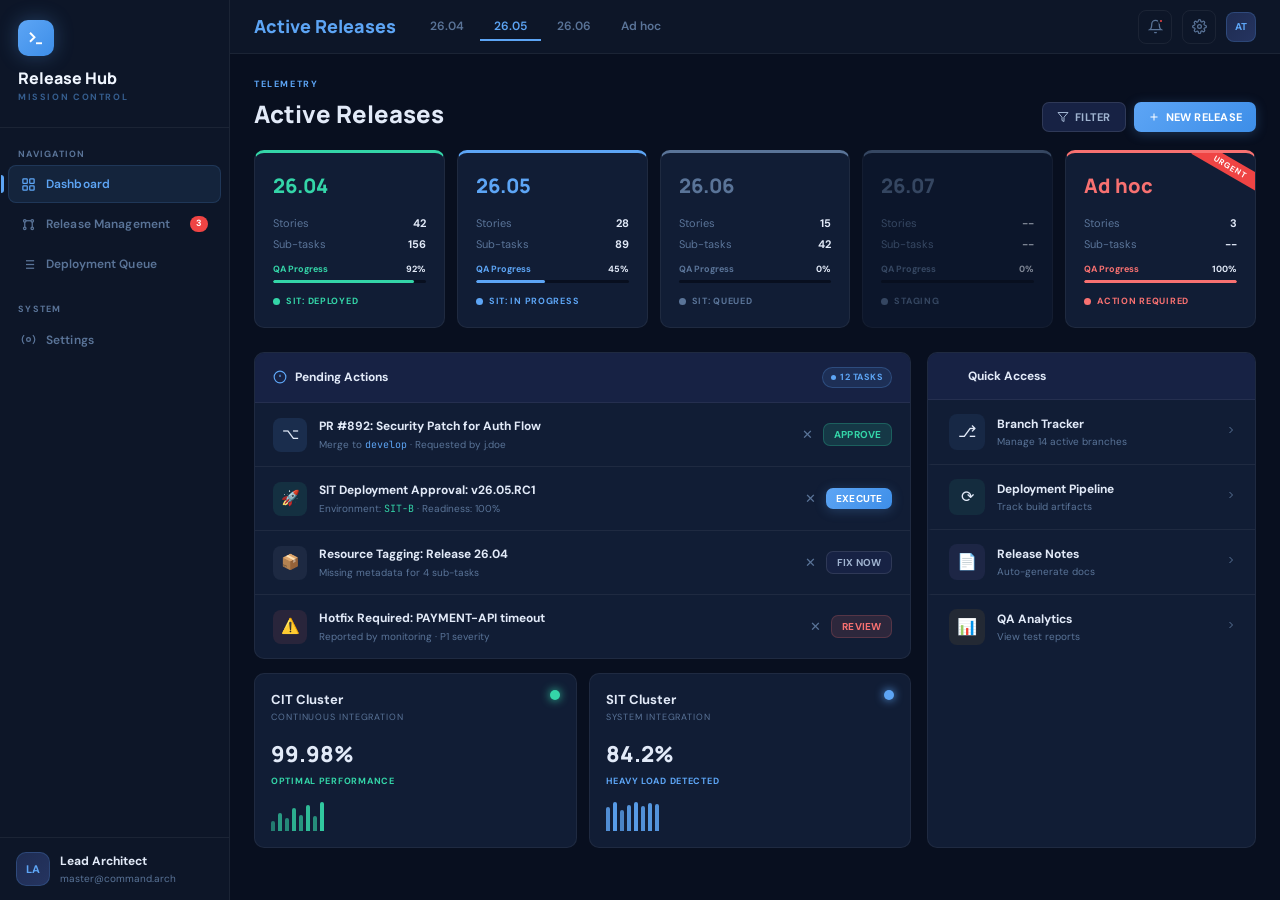
==== dashboard.html @ 2c7eef92 "added dashboard" ====
<!DOCTYPE html>
<html lang="en" class="dark">
<head>
<meta charset="utf-8"/>
<meta name="viewport" content="width=device-width, initial-scale=1.0"/>
<title>Release Hub | Mission Control</title>
<link href="https://fonts.googleapis.com/css2?family=Manrope:wght@400;500;600;700;800;900&family=JetBrains+Mono:wght@400;500;700&family=DM+Sans:wght@300;400;500;600;700&display=swap" rel="stylesheet"/>
<style>
*, *::before, *::after { box-sizing: border-box; margin: 0; padding: 0; }

:root {
  --bg:       #080f1f;
  --bg2:      #0d1628;
  --bg3:      #111d35;
  --bg4:      #172244;
  --bg5:      #1e2c52;
  --bg6:      #253460;
  --primary:  #5da5f5;
  --primary2: #3d8ee8;
  --teal:     #34d5a8;
  --teal2:    #1fb88d;
  --amber:    #f0b429;
  --red:      #f87171;
  --red2:     #ef4444;
  --purple:   #a78bfa;
  --text:     #e2eaf8;
  --text2:    #a0b4d0;
  --text3:    #5a7498;
  --border:   rgba(255,255,255,0.06);
  --border2:  rgba(255,255,255,0.1);
  --glow-primary: rgba(93,165,245,0.15);
  --glow-teal: rgba(52,213,168,0.12);
  --nav-w: 230px;
  --header-h: 54px;
}

html, body { height: 100%; overflow: hidden; }
body {
  background: var(--bg);
  color: var(--text);
  font-family: 'DM Sans', sans-serif;
  font-size: 14px;
  line-height: 1.5;
}

/* ─── SCROLLBAR ─── */
::-webkit-scrollbar { width: 5px; height: 5px; }
::-webkit-scrollbar-track { background: transparent; }
::-webkit-scrollbar-thumb { background: var(--bg5); border-radius: 10px; }
::-webkit-scrollbar-thumb:hover { background: var(--bg6); }

/* ─── LAYOUT ─── */
.shell { display: flex; height: 100vh; }

/* ─── SIDEBAR ─── */
aside {
  width: var(--nav-w);
  min-width: var(--nav-w);
  background: var(--bg2);
  border-right: 1px solid var(--border);
  display: flex;
  flex-direction: column;
  position: relative;
  z-index: 20;
}

.logo-wrap {
  padding: 20px 18px 22px;
  border-bottom: 1px solid var(--border);
}
.logo-mark {
  width: 36px; height: 36px;
  background: linear-gradient(135deg, var(--primary), var(--primary2));
  border-radius: 10px;
  display: flex; align-items: center; justify-content: center;
  margin-bottom: 10px;
  box-shadow: 0 0 20px rgba(93,165,245,0.3);
}
.logo-mark svg { width: 18px; height: 18px; color: #fff; }
.logo-title { font-family: 'Manrope', sans-serif; font-size: 16px; font-weight: 800; color: #f0f6ff; }
.logo-sub { font-size: 9px; text-transform: uppercase; letter-spacing: 0.18em; color: rgba(93,165,245,0.5); font-weight: 700; margin-top: 1px; }

nav { padding: 10px 8px; flex: 1; }
.nav-section-label {
  font-size: 9px; text-transform: uppercase; letter-spacing: 0.14em;
  color: var(--text3); font-weight: 700; padding: 10px 10px 4px;
}
.nav-item {
  display: flex; align-items: center; gap: 10px;
  padding: 9px 12px; border-radius: 8px;
  font-size: 12px; font-weight: 600; color: var(--text3);
  cursor: pointer; transition: all 0.15s;
  text-decoration: none; position: relative;
  margin-bottom: 2px;
  border: 1px solid transparent;
  letter-spacing: 0.01em;
}
.nav-item svg { width: 15px; height: 15px; flex-shrink: 0; }
.nav-item:hover { color: var(--text2); background: rgba(255,255,255,0.03); }
.nav-item.active {
  color: var(--primary);
  background: rgba(93,165,245,0.1);
  border-color: rgba(93,165,245,0.15);
}
.nav-item.active::before {
  content: '';
  position: absolute; left: 0; top: 25%; bottom: 25%;
  width: 3px; background: var(--primary);
  border-radius: 0 4px 4px 0; left: -8px;
}
.nav-badge {
  margin-left: auto; background: var(--red2);
  color: white; font-size: 9px; font-weight: 700;
  padding: 1px 6px; border-radius: 20px;
}

.user-footer {
  padding: 14px 16px;
  border-top: 1px solid var(--border);
  display: flex; align-items: center; gap: 10px;
}
.user-avatar {
  width: 34px; height: 34px; border-radius: 10px;
  background: linear-gradient(135deg, var(--bg5), var(--bg6));
  display: flex; align-items: center; justify-content: center;
  font-size: 11px; font-weight: 800; color: var(--primary);
  border: 1px solid rgba(93,165,245,0.2);
  flex-shrink: 0;
}
.user-name { font-size: 12px; font-weight: 700; color: var(--text); }
.user-email { font-size: 10px; color: var(--text3); margin-top: 1px; }

/* ─── MAIN AREA ─── */
.main { flex: 1; display: flex; flex-direction: column; min-width: 0; overflow: hidden; }

header {
  height: var(--header-h);
  background: var(--bg2);
  border-bottom: 1px solid var(--border);
  display: flex; align-items: center; justify-content: space-between;
  padding: 0 24px;
  flex-shrink: 0;
  position: relative;
  z-index: 10;
}
.header-left { display: flex; align-items: center; gap: 20px; }
.header-title { font-family: 'Manrope', sans-serif; font-size: 18px; font-weight: 900; color: var(--primary); }

.release-tabs { display: flex; gap: 2px; }
.rtab {
  padding: 5px 14px; font-size: 12px; font-weight: 600;
  background: none; border: none; color: var(--text3);
  cursor: pointer; transition: all 0.15s;
  border-bottom: 2px solid transparent;
  font-family: 'DM Sans', sans-serif;
}
.rtab:hover { color: var(--text2); }
.rtab.active { color: var(--primary); border-bottom-color: var(--primary); }

.header-right { display: flex; align-items: center; gap: 10px; }
.icon-btn {
  width: 34px; height: 34px; border-radius: 8px;
  background: none; border: 1px solid var(--border);
  color: var(--text3); cursor: pointer;
  display: flex; align-items: center; justify-content: center;
  transition: all 0.15s; position: relative;
}
.icon-btn:hover { background: var(--bg3); color: var(--text2); }
.icon-btn svg { width: 15px; height: 15px; }
.notif-dot {
  position: absolute; top: 7px; right: 7px;
  width: 6px; height: 6px;
  background: var(--red2); border-radius: 50%;
  border: 2px solid var(--bg2);
}
.head-avatar {
  width: 30px; height: 30px; border-radius: 8px;
  background: linear-gradient(135deg, var(--bg5), var(--bg6));
  display: flex; align-items: center; justify-content: center;
  font-size: 10px; font-weight: 800; color: var(--primary);
  border: 1px solid rgba(93,165,245,0.2);
  cursor: pointer;
}

/* ─── PAGES ─── */
.page { flex: 1; overflow-y: auto; padding: 24px; display: none; }
.page.active { display: block; }

/* ─── BUTTONS ─── */
.btn {
  display: inline-flex; align-items: center; gap: 6px;
  padding: 7px 14px; border-radius: 7px;
  font-size: 11px; font-weight: 700; cursor: pointer;
  border: none; transition: all 0.15s; letter-spacing: 0.02em;
  font-family: 'DM Sans', sans-serif;
  text-transform: uppercase;
}
.btn-primary {
  background: linear-gradient(135deg, var(--primary), var(--primary2));
  color: white; box-shadow: 0 2px 12px rgba(93,165,245,0.25);
}
.btn-primary:hover { box-shadow: 0 4px 20px rgba(93,165,245,0.4); transform: translateY(-1px); }
.btn-ghost { background: var(--bg4); color: var(--text2); border: 1px solid var(--border2); }
.btn-ghost:hover { background: var(--bg5); color: var(--text); }
.btn-teal { background: rgba(52,213,168,0.15); color: var(--teal); border: 1px solid rgba(52,213,168,0.25); }
.btn-teal:hover { background: rgba(52,213,168,0.25); }
.btn-red { background: rgba(248,113,113,0.12); color: var(--red); border: 1px solid rgba(248,113,113,0.2); }
.btn-sm { padding: 4px 10px; font-size: 10px; }
.btn svg { width: 12px; height: 12px; }

/* ─── STATUS CHIPS ─── */
.chip {
  display: inline-flex; align-items: center; gap: 4px;
  font-size: 9px; font-weight: 700; padding: 3px 8px;
  border-radius: 20px; text-transform: uppercase; letter-spacing: 0.06em;
  white-space: nowrap; border: 1px solid;
}
.chip-teal  { background: rgba(52,213,168,0.1); color: var(--teal); border-color: rgba(52,213,168,0.25); }
.chip-blue  { background: rgba(93,165,245,0.1); color: var(--primary); border-color: rgba(93,165,245,0.25); }
.chip-red   { background: rgba(248,113,113,0.1); color: var(--red); border-color: rgba(248,113,113,0.2); }
.chip-gray  { background: rgba(160,180,208,0.08); color: var(--text3); border-color: rgba(160,180,208,0.15); }
.chip-amber { background: rgba(240,180,41,0.1); color: var(--amber); border-color: rgba(240,180,41,0.2); }
.chip-purple{ background: rgba(167,139,250,0.1); color: var(--purple); border-color: rgba(167,139,250,0.2); }
.chip-dot { width: 5px; height: 5px; border-radius: 50%; background: currentColor; }

/* ─── PANEL / CARD ─── */
.panel {
  background: var(--bg3);
  border: 1px solid var(--border);
  border-radius: 10px;
  overflow: hidden;
}
.panel-header {
  display: flex; align-items: center; justify-content: space-between;
  padding: 14px 18px;
  background: var(--bg4);
  border-bottom: 1px solid var(--border);
}
.panel-header h3 { font-size: 12px; font-weight: 700; display: flex; align-items: center; gap: 8px; }
.panel-header h3 svg { width: 14px; height: 14px; color: var(--primary); }

/* ─── AVATAR ─── */
.avatar {
  width: 24px; height: 24px; border-radius: 50%;
  display: flex; align-items: center; justify-content: center;
  font-size: 9px; font-weight: 800;
  border: 1px solid var(--border2);
  flex-shrink: 0;
}

/* ─── PAGE HEADER ─── */
.page-title {
  font-family: 'Manrope', sans-serif;
  font-size: 24px; font-weight: 900; color: var(--text);
}
.page-sub { font-size: 12px; color: var(--text3); margin-top: 3px; }

/* ══════════════════════════════════════
   DASHBOARD
══════════════════════════════════════ */
.dash-hero { display: flex; justify-content: space-between; align-items: flex-end; margin-bottom: 18px; }
.releases-row { display: grid; grid-template-columns: repeat(5,1fr); gap: 12px; margin-bottom: 24px; }
.rel-card {
  background: var(--bg3);
  border: 1px solid var(--border);
  border-radius: 10px; padding: 18px;
  border-top: 3px solid;
  cursor: pointer; transition: all 0.2s;
  position: relative; overflow: hidden;
}
.rel-card:hover { transform: translateY(-2px); box-shadow: 0 8px 24px rgba(0,0,0,0.3); }
.rel-card-id { font-family: 'Manrope', sans-serif; font-size: 20px; font-weight: 900; margin-bottom: 14px; }
.rel-row { display: flex; justify-content: space-between; font-size: 11px; margin-bottom: 5px; }
.rel-row .lbl { color: var(--text3); }
.rel-row .val { font-weight: 700; }
.prog-wrap { margin: 10px 0 6px; }
.prog-bar { height: 3px; background: var(--bg); border-radius: 3px; overflow: hidden; }
.prog-fill { height: 100%; border-radius: 3px; }
.prog-labels { display: flex; justify-content: space-between; font-size: 9px; font-weight: 700; margin-bottom: 4px; }
.rel-status { display: flex; align-items: center; gap: 6px; margin-top: 12px; }
.status-dot { width: 7px; height: 7px; border-radius: 50%; }
.status-text { font-size: 9px; font-weight: 700; text-transform: uppercase; letter-spacing: 0.08em; }
.urgent-tag {
  position: absolute; top: 6px; right: -16px;
  background: var(--red2); color: white; font-size: 8px; font-weight: 700;
  padding: 2px 22px; transform: rotate(30deg); letter-spacing: 0.1em; text-transform: uppercase;
}

.dash-grid { display: grid; grid-template-columns: 2fr 1fr; gap: 16px; }
.action-item {
  display: flex; align-items: center; justify-content: space-between;
  padding: 14px 18px; border-bottom: 1px solid var(--border);
  transition: background 0.15s;
}
.action-item:last-child { border-bottom: none; }
.action-item:hover { background: rgba(255,255,255,0.015); }
.action-icon {
  width: 34px; height: 34px; border-radius: 8px;
  display: flex; align-items: center; justify-content: center;
  flex-shrink: 0; font-size: 15px;
}
.action-info { flex: 1; min-width: 0; }
.action-title { font-size: 12px; font-weight: 700; white-space: nowrap; overflow: hidden; text-overflow: ellipsis; }
.action-desc { font-size: 10px; color: var(--text3); margin-top: 2px; }
.action-btns { display: flex; gap: 6px; align-items: center; flex-shrink: 0; }
.dismiss-btn { background: none; border: none; color: var(--text3); cursor: pointer; padding: 4px; border-radius: 4px; line-height: 1; }
.dismiss-btn:hover { color: var(--red); }

.health-grid { display: grid; grid-template-columns: 1fr 1fr; gap: 12px; margin-top: 14px; }
.health-card {
  background: var(--bg3); border: 1px solid var(--border);
  border-radius: 10px; padding: 16px;
}
.health-top { display: flex; justify-content: space-between; align-items: flex-start; margin-bottom: 14px; }
.health-label { font-size: 9px; color: var(--text3); text-transform: uppercase; letter-spacing: 0.1em; margin-top: 1px; }
.health-val { font-family: 'Manrope', sans-serif; font-size: 22px; font-weight: 900; }
.health-sub { font-size: 9px; font-weight: 700; text-transform: uppercase; letter-spacing: 0.08em; }
.spark-bars { display: flex; align-items: flex-end; gap: 3px; height: 32px; }
.spark-bar { width: 4px; border-radius: 2px 2px 0 0; }

.quick-panel { display: flex; flex-direction: column; gap: 0; }
.quick-item {
  display: flex; align-items: center; padding: 14px 18px;
  border-bottom: 1px solid var(--border); gap: 12px;
  cursor: pointer; transition: all 0.15s;
  border-left: 3px solid transparent;
}
.quick-item:last-child { border-bottom: none; }
.quick-item:hover { background: rgba(255,255,255,0.02); }
.quick-icon {
  width: 36px; height: 36px; border-radius: 8px;
  display: flex; align-items: center; justify-content: center;
  flex-shrink: 0; font-size: 16px;
}
.quick-title { font-size: 12px; font-weight: 700; }
.quick-sub { font-size: 10px; color: var(--text3); margin-top: 1px; }
.quick-arrow { margin-left: auto; color: var(--text3); }
.quick-arrow svg { width: 12px; height: 12px; }

/* ══════════════════════════════════════
   RELEASE MANAGEMENT
══════════════════════════════════════ */
.breadcrumb { display: flex; align-items: center; gap: 6px; font-size: 9px; text-transform: uppercase; letter-spacing: 0.14em; color: var(--text3); font-weight: 700; margin-bottom: 6px; }
.breadcrumb .curr { color: var(--primary); }
.breadcrumb svg { width: 10px; height: 10px; }

.rel-page-top { display: flex; justify-content: space-between; align-items: flex-start; margin-bottom: 20px; gap: 16px; }
.rel-id-tag {
  font-size: 10px; font-weight: 500; background: var(--bg4);
  padding: 3px 8px; border-radius: 4px; color: var(--text3);
  font-family: 'JetBrains Mono', monospace; border: 1px solid var(--border);
}

.env-summary {
  display: flex; align-items: center; gap: 20px;
  background: rgba(58,74,95,0.15);
  border: 1px solid var(--border2);
  border-radius: 10px; padding: 14px 22px;
  flex-shrink: 0;
}
.env-stat .es-label { font-size: 9px; font-weight: 700; text-transform: uppercase; letter-spacing: 0.1em; color: var(--text3); display: flex; align-items: center; gap: 5px; margin-bottom: 4px; }
.env-stat .es-val { font-family: 'Manrope', sans-serif; font-size: 18px; font-weight: 900; }
.env-divider { width: 1px; height: 38px; background: var(--border2); }

.tbl-filters { display: flex; align-items: center; gap: 10px; margin-bottom: 12px; }
.search-wrap { position: relative; flex: 1; max-width: 360px; }
.search-wrap input {
  width: 100%; background: var(--bg3); border: 1px solid var(--border);
  border-radius: 7px; padding: 8px 12px 8px 34px;
  font-size: 12px; color: var(--text); outline: none; font-family: 'DM Sans', sans-serif;
  transition: border-color 0.15s;
}
.search-wrap input:focus { border-color: rgba(93,165,245,0.4); }
.search-wrap input::placeholder { color: var(--text3); }
.search-icon { position: absolute; left: 10px; top: 50%; transform: translateY(-50%); color: var(--text3); }
.search-icon svg { width: 14px; height: 14px; }
.sort-sel {
  background: var(--bg3); border: 1px solid var(--border);
  border-radius: 7px; padding: 7px 12px; font-size: 11px;
  color: var(--text2); outline: none; font-family: 'DM Sans', sans-serif; cursor: pointer;
}

.tbl-head {
  display: grid; grid-template-columns: 5fr 2fr 2fr 3fr;
  gap: 12px; padding: 10px 18px;
  background: var(--bg4); border: 1px solid var(--border);
  border-radius: 8px 8px 0 0;
  font-size: 9px; font-weight: 700; text-transform: uppercase;
  letter-spacing: 0.12em; color: var(--text3); margin-bottom: -1px;
}
.tbl-head div:last-child { text-align: right; }

.stories-wrap { border: 1px solid var(--border); border-radius: 0 0 8px 8px; overflow: hidden; }

.story-group { border-bottom: 1px solid var(--border); }
.story-group:last-child { border-bottom: none; }

.story-row {
  display: grid; grid-template-columns: 5fr 2fr 2fr 3fr;
  gap: 12px; padding: 14px 18px;
  background: var(--bg3); align-items: center;
  cursor: pointer; transition: background 0.15s;
  border-left: 3px solid;
}
.story-row:hover { background: var(--bg4); }

.story-expand { transition: transform 0.2s; display: inline-flex; margin-right: 8px; }
.story-expand svg { width: 12px; height: 12px; color: var(--text3); }
.story-expand.open { transform: rotate(90deg); }
.story-name-text { font-size: 12px; font-weight: 700; }
.story-meta { font-size: 9px; color: var(--text3); text-transform: uppercase; letter-spacing: 0.08em; margin-top: 2px; font-family: 'JetBrains Mono', monospace; }

.owner-cell { display: flex; align-items: center; gap: 8px; }
.owner-info .owner-name { font-size: 11px; font-weight: 700; }
.owner-info .owner-time { font-size: 9px; color: var(--text3); margin-top: 1px; }

.story-actions { display: flex; justify-content: flex-end; gap: 6px; align-items: center; }
.more-btn { background: none; border: none; color: var(--text3); cursor: pointer; padding: 4px; font-size: 16px; line-height: 1; }
.more-btn:hover { color: var(--text2); }

.apps-wrap { display: none; border-top: 1px solid var(--border); }
.apps-wrap.open { display: block; }

.app-row {
  display: grid; grid-template-columns: 5fr 2fr 2fr 3fr;
  gap: 12px; padding: 10px 18px 10px 36px;
  background: rgba(8,15,31,0.4);
  border-bottom: 1px solid rgba(255,255,255,0.03);
  align-items: center;
  border-left: 3px solid transparent;
}
.app-row:last-child { border-bottom: none; }
.app-name-text { font-size: 11px; font-weight: 700; color: var(--text2); text-transform: uppercase; letter-spacing: 0.05em; }
.app-branch { font-size: 9px; color: var(--primary); font-family: 'JetBrains Mono', monospace; margin-top: 3px; display: flex; align-items: center; gap: 4px; }
.app-branch svg { width: 10px; height: 10px; }

/* bento */
.bento-grid { display: grid; grid-template-columns: repeat(3,1fr); gap: 14px; margin-top: 20px; }
.bento-card { background: var(--bg3); border: 1px solid var(--border); border-radius: 10px; padding: 18px; }
.bento-lbl { font-size: 9px; font-weight: 700; text-transform: uppercase; letter-spacing: 0.14em; color: var(--text3); display: flex; align-items: center; justify-content: space-between; margin-bottom: 14px; }
.bento-lbl svg { width: 14px; height: 14px; }
.bento-big { font-family: 'Manrope', sans-serif; font-size: 32px; font-weight: 900; }

.conflict-item { background: var(--bg4); border-radius: 6px; padding: 10px 12px; border-left: 2px solid; margin-bottom: 8px; }
.conflict-title { font-size: 11px; font-weight: 700; }
.conflict-sub { font-size: 9px; color: var(--text3); margin-top: 2px; }

/* timeline */
.timeline-widget { background: var(--bg3); border: 1px solid var(--border); border-radius: 10px; padding: 20px; margin-top: 14px; }
.tl-steps { display: grid; grid-template-columns: repeat(6,1fr); gap: 8px; margin-top: 20px; position: relative; }
.tl-line-bg { position: absolute; left: 10%; right: 10%; top: 11px; height: 1px; background: var(--border2); z-index: 0; }
.tl-step { display: flex; flex-direction: column; align-items: center; text-align: center; gap: 8px; position: relative; z-index: 1; }
.tl-dot { width: 22px; height: 22px; border-radius: 50%; display: flex; align-items: center; justify-content: center; background: var(--bg3); border: 2px solid; }
.tl-dot svg { width: 12px; height: 12px; }
.tl-step-name { font-size: 10px; font-weight: 700; }
.tl-step-status { font-size: 8px; font-weight: 700; text-transform: uppercase; letter-spacing: 0.1em; }
.tl-step-date { font-size: 8px; color: var(--text3); }

/* ══════════════════════════════════════
   DEPLOYMENT QUEUE
══════════════════════════════════════ */
.dq-stats { display: grid; grid-template-columns: repeat(4,1fr); gap: 12px; margin-bottom: 22px; }
.dq-stat {
  background: var(--bg3); border: 1px solid var(--border);
  border-radius: 10px; padding: 18px; position: relative; overflow: hidden;
}
.dq-stat.highlight { border-bottom: 3px solid var(--primary); }
.dq-stat-label { font-size: 9px; font-weight: 700; text-transform: uppercase; letter-spacing: 0.12em; color: var(--text3); margin-bottom: 6px; }
.dq-stat-value { font-family: 'Manrope', sans-serif; font-size: 26px; font-weight: 900; font-variant-numeric: tabular-nums; }
.dq-stat-icon { position: absolute; right: -6px; bottom: -6px; font-size: 48px; opacity: 0.07; }

.dq-layout { display: grid; grid-template-columns: 1fr 260px; gap: 16px; }

.queue-table { background: var(--bg3); border: 1px solid var(--border); border-radius: 10px; overflow: hidden; }
.qt-head {
  display: grid; grid-template-columns: 2fr 2.5fr 80px 120px 130px;
  gap: 8px; padding: 11px 20px;
  background: var(--bg4); border-bottom: 1px solid var(--border);
  font-size: 9px; font-weight: 700; text-transform: uppercase;
  letter-spacing: 0.1em; color: var(--text3);
}
.qt-head div:last-child { text-align: right; }
.qt-row {
  display: grid; grid-template-columns: 2fr 2.5fr 80px 120px 130px;
  gap: 8px; padding: 14px 20px;
  border-bottom: 1px solid var(--border);
  align-items: center; transition: background 0.15s;
}
.qt-row:last-child { border-bottom: none; }
.qt-row:hover { background: rgba(255,255,255,0.02); }
.qt-app-icon { width: 32px; height: 32px; border-radius: 7px; background: rgba(93,165,245,0.08); display: flex; align-items: center; justify-content: center; font-size: 15px; flex-shrink: 0; }
.qt-app-name { font-size: 12px; font-weight: 700; }
.qt-app-cid { font-size: 9px; color: var(--text3); font-family: 'JetBrains Mono', monospace; }
.qt-branch-text { font-size: 10px; font-family: 'JetBrains Mono', monospace; color: var(--text2); display: flex; align-items: center; gap: 5px; }
.qt-branch-text svg { width: 10px; height: 10px; color: var(--text3); flex-shrink: 0; }
.env-tag {
  display: inline-block; font-size: 9px; font-weight: 800;
  padding: 3px 8px; border-radius: 5px; text-transform: uppercase; letter-spacing: 0.06em;
}
.env-sit { background: rgba(93,165,245,0.12); color: var(--primary); border: 1px solid rgba(93,165,245,0.25); }
.env-nft { background: rgba(52,213,168,0.1); color: var(--teal); border: 1px solid rgba(52,213,168,0.2); }
.qt-status { display: flex; align-items: center; gap: 6px; font-size: 11px; font-weight: 700; color: var(--teal); }
.pulse-dot { width: 6px; height: 6px; border-radius: 50%; background: var(--teal); animation: pulse 2s infinite; }
@keyframes pulse { 0%,100% { opacity:1; transform:scale(1); } 50% { opacity:0.5; transform:scale(0.8); } }

.dq-sidebar { display: flex; flex-direction: column; gap: 14px; }
.windows-card { background: var(--bg3); border: 1px solid var(--border); border-radius: 10px; border-left: 3px solid var(--primary); padding: 18px; }
.wc-label { font-size: 9px; font-weight: 700; text-transform: uppercase; letter-spacing: 0.14em; color: var(--primary); margin-bottom: 16px; }
.window-item { padding-left: 16px; border-left: 1px solid rgba(255,255,255,0.1); position: relative; margin-bottom: 18px; }
.window-item:last-child { margin-bottom: 0; }
.window-item::before { content: ''; position: absolute; left: -5px; top: 3px; width: 9px; height: 9px; border-radius: 50%; border: 3px solid var(--bg); }
.window-item.wi-active::before { background: var(--primary); }
.window-item.wi-dim::before { background: var(--text3); }
.window-title { font-size: 11px; font-weight: 700; margin-bottom: 2px; }
.window-time { font-size: 10px; color: var(--text3); }
.window-countdown { font-size: 9px; font-family: 'JetBrains Mono', monospace; background: var(--bg4); padding: 4px 8px; border-radius: 5px; color: var(--primary); display: inline-block; margin-top: 6px; }
.window-countdown.wc-gray { color: var(--text3); }

.emergency-card {
  border: 2px dashed rgba(255,255,255,0.1);
  border-radius: 10px; padding: 20px;
  display: flex; flex-direction: column; align-items: center;
  text-align: center; margin-top: 14px;
}
.emergency-card svg { color: var(--text3); width: 28px; height: 28px; margin-bottom: 8px; }
.emergency-card p { font-size: 11px; color: var(--text3); margin-bottom: 12px; }

/* ─── PULSE ANIMATION on env summary ─── */
@keyframes pulseGrow { 0%,100% { opacity:1; transform:scale(1); } 50% { opacity:0.6; transform:scale(0.85); } }
.pulse-status { animation: pulseGrow 2s infinite; }

/* ─── FADE IN ─── */
@keyframes fadeUp { from { opacity:0; transform:translateY(8px); } to { opacity:1; transform:translateY(0); } }
.page.active { animation: fadeUp 0.25s ease; }
</style>
</head>
<body>

<div class="shell">
  <!-- ─── SIDEBAR ─── -->
  <aside>
    <div class="logo-wrap">
      <div class="logo-mark">
        <svg viewBox="0 0 24 24" fill="none" stroke="currentColor" stroke-width="2.5"><polyline points="4 17 10 11 4 5"/><line x1="12" y1="19" x2="20" y2="19"/></svg>
      </div>
      <div class="logo-title">Release Hub</div>
      <div class="logo-sub">Mission Control</div>
    </div>
    <nav>
      <div class="nav-section-label">Navigation</div>
      <a class="nav-item active" id="nav-dashboard" onclick="showPage('dashboard')">
        <svg viewBox="0 0 24 24" fill="none" stroke="currentColor" stroke-width="2"><rect x="3" y="3" width="7" height="7" rx="1"/><rect x="14" y="3" width="7" height="7" rx="1"/><rect x="3" y="14" width="7" height="7" rx="1"/><rect x="14" y="14" width="7" height="7" rx="1"/></svg>
        Dashboard
      </a>
      <a class="nav-item" id="nav-release" onclick="showPage('release')">
        <svg viewBox="0 0 24 24" fill="none" stroke="currentColor" stroke-width="2"><circle cx="6" cy="6" r="2"/><circle cx="18" cy="6" r="2"/><circle cx="6" cy="18" r="2"/><circle cx="18" cy="18" r="2"/><line x1="8" y1="6" x2="16" y2="6"/><line x1="6" y1="8" x2="6" y2="16"/><line x1="18" y1="8" x2="18" y2="16"/></svg>
        Release Management
        <span class="nav-badge">3</span>
      </a>
      <a class="nav-item" id="nav-queue" onclick="showPage('queue')">
        <svg viewBox="0 0 24 24" fill="none" stroke="currentColor" stroke-width="2"><line x1="8" y1="6" x2="21" y2="6"/><line x1="8" y1="12" x2="21" y2="12"/><line x1="8" y1="18" x2="21" y2="18"/><line x1="3" y1="6" x2="3.01" y2="6"/><line x1="3" y1="12" x2="3.01" y2="12"/><line x1="3" y1="18" x2="3.01" y2="18"/></svg>
        Deployment Queue
      </a>
      <div class="nav-section-label" style="margin-top:10px;">System</div>
      <a class="nav-item" href="#">
        <svg viewBox="0 0 24 24" fill="none" stroke="currentColor" stroke-width="2"><circle cx="12" cy="12" r="3"/><path d="M19.07 4.93a10 10 0 0 1 0 14.14M4.93 4.93a10 10 0 0 0 0 14.14"/></svg>
        Settings
      </a>
    </nav>
    <div class="user-footer">
      <div class="user-avatar">LA</div>
      <div><div class="user-name">Lead Architect</div><div class="user-email">master@command.arch</div></div>
    </div>
  </aside>

  <!-- ─── MAIN ─── -->
  <div class="main">
    <header>
      <div class="header-left">
        <span class="header-title">Active Releases</span>
        <div class="release-tabs">
          <button class="rtab" onclick="switchRelease('26.04',this)">26.04</button>
          <button class="rtab active" id="rtab-2605" onclick="switchRelease('26.05',this)">26.05</button>
          <button class="rtab" onclick="switchRelease('26.06',this)">26.06</button>
          <button class="rtab" onclick="switchRelease('adhoc',this)">Ad hoc</button>
        </div>
      </div>
      <div class="header-right">
        <button class="icon-btn" title="Notifications">
          <svg viewBox="0 0 24 24" fill="none" stroke="currentColor" stroke-width="2"><path d="M18 8A6 6 0 0 0 6 8c0 7-3 9-3 9h18s-3-2-3-9"/><path d="M13.73 21a2 2 0 0 1-3.46 0"/></svg>
          <span class="notif-dot"></span>
        </button>
        <button class="icon-btn" title="Settings">
          <svg viewBox="0 0 24 24" fill="none" stroke="currentColor" stroke-width="2"><circle cx="12" cy="12" r="3"/><path d="M19.4 15a1.65 1.65 0 0 0 .33 1.82l.06.06a2 2 0 0 1-2.83 2.83l-.06-.06a1.65 1.65 0 0 0-1.82-.33 1.65 1.65 0 0 0-1 1.51V21a2 2 0 0 1-4 0v-.09A1.65 1.65 0 0 0 9 19.4a1.65 1.65 0 0 0-1.82.33l-.06.06a2 2 0 0 1-2.83-2.83l.06-.06A1.65 1.65 0 0 0 4.68 15a1.65 1.65 0 0 0-1.51-1H3a2 2 0 0 1 0-4h.09A1.65 1.65 0 0 0 4.6 9a1.65 1.65 0 0 0-.33-1.82l-.06-.06a2 2 0 0 1 2.83-2.83l.06.06A1.65 1.65 0 0 0 9 4.68a1.65 1.65 0 0 0 1-1.51V3a2 2 0 0 1 4 0v.09a1.65 1.65 0 0 0 1 1.51 1.65 1.65 0 0 0 1.82-.33l.06-.06a2 2 0 0 1 2.83 2.83l-.06.06A1.65 1.65 0 0 0 19.4 9a1.65 1.65 0 0 0 1.51 1H21a2 2 0 0 1 0 4h-.09a1.65 1.65 0 0 0-1.51 1z"/></svg>
        </button>
        <div class="head-avatar">AT</div>
      </div>
    </header>

    <!-- ══ DASHBOARD ══ -->
    <div class="page active" id="page-dashboard"></div>

    <!-- ══ RELEASE MANAGEMENT ══ -->
    <div class="page" id="page-release"></div>

    <!-- ══ DEPLOYMENT QUEUE ══ -->
    <div class="page" id="page-queue"></div>
  </div>
</div>

<script>
/* ═══════════════════════ MOCK DATA ═══════════════════════ */
const MOCK = {
  releases: [
    { id:'26.04', stories:42, subtasks:156, progress:92, statusText:'SIT: Deployed',     statusColor:'var(--teal)',    borderColor:'var(--teal)',    dotAnim:false },
    { id:'26.05', stories:28, subtasks:89,  progress:45, statusText:'SIT: In Progress',  statusColor:'var(--primary)', borderColor:'var(--primary)', dotAnim:true  },
    { id:'26.06', stories:15, subtasks:42,  progress:0,  statusText:'SIT: Queued',       statusColor:'var(--text3)',   borderColor:'var(--text3)',   dotAnim:false },
    { id:'26.07', stories:0,  subtasks:0,   progress:0,  statusText:'Staging',           statusColor:'var(--text3)',   borderColor:'var(--text3)',   dotAnim:false, dim:true },
    { id:'Ad hoc',stories:3, subtasks:0,   progress:100, statusText:'Action Required',  statusColor:'var(--red)',     borderColor:'var(--red)',     dotAnim:false, urgent:true }
  ],

  actions: [
    { icon:'⌥', iconBg:'rgba(93,165,245,0.12)', iconColor:'var(--primary)',  title:'PR #892: Security Patch for Auth Flow',       desc:'Merge to <span style="color:var(--primary);font-family:JetBrains Mono,monospace;">develop</span> · Requested by j.doe', btnLabel:'Approve',     btnClass:'btn-teal btn-sm' },
    { icon:'🚀', iconBg:'rgba(52,213,168,0.1)',  iconColor:'var(--teal)',     title:'SIT Deployment Approval: v26.05.RC1',         desc:'Environment: <span style="color:var(--teal);font-family:JetBrains Mono,monospace;">SIT-B</span> · Readiness: 100%',  btnLabel:'Execute',     btnClass:'btn-primary btn-sm' },
    { icon:'📦', iconBg:'rgba(160,180,208,0.08)',iconColor:'var(--text3)',    title:'Resource Tagging: Release 26.04',              desc:'Missing metadata for 4 sub-tasks',                                                                                      btnLabel:'Fix Now',     btnClass:'btn-ghost btn-sm' },
    { icon:'⚠️', iconBg:'rgba(248,113,113,0.1)', iconColor:'var(--red)',      title:'Hotfix Required: PAYMENT-API timeout',         desc:'Reported by monitoring · P1 severity',                                                                                   btnLabel:'Review',      btnClass:'btn-red btn-sm' }
  ],

  health: [
    { title:'CIT Cluster',  sub:'Continuous Integration', val:'99.98%', label:'OPTIMAL PERFORMANCE', labelColor:'var(--teal)',    bars:[30,55,40,70,50,80,45,90], barColor:'var(--teal)' },
    { title:'SIT Cluster',  sub:'System Integration',     val:'84.2%',  label:'HEAVY LOAD DETECTED', labelColor:'var(--primary)', bars:[75,90,65,80,90,78,85,82], barColor:'var(--primary)' }
  ],

  quickAccess: [
    { icon:'⎇', title:'Branch Tracker',         sub:'Manage 14 active branches',  bg:'rgba(93,165,245,0.08)',   color:'var(--primary)' },
    { icon:'⟳', title:'Deployment Pipeline',    sub:'Track build artifacts',       bg:'rgba(52,213,168,0.08)',   color:'var(--teal)' },
    { icon:'📄', title:'Release Notes',          sub:'Auto-generate docs',          bg:'rgba(167,139,250,0.08)', color:'var(--purple)' },
    { icon:'📊', title:'QA Analytics',           sub:'View test reports',           bg:'rgba(240,180,41,0.08)',  color:'var(--amber)' }
  ],

  stories: [
    {
      id:'iportal-421', name:'Unified Authentication Shield',
      owner:'Alex Thorne', initials:'AT', avatarBg:'rgba(93,165,245,0.15)', avatarColor:'var(--primary)',
      time:'2 hours ago', chip:'chip-teal', chipLabel:'CIT: Sanity Pass', borderColor:'var(--primary)',
      apps: [
        { name:'auth-service',  branch:'feature/iportal-421-auth-fix',    owner:'Marcus V.', initials:'MV', avBg:'rgba(52,213,168,0.12)', avColor:'var(--teal)',    chip:'chip-teal', chipLabel:'CIT Success',     actionLabel:'Request SIT', actionClass:'btn-ghost btn-sm' },
        { name:'frontend-web',  branch:'bugfix/iportal-5232-redirect',     owner:'Alex T.',   initials:'AT', avBg:'rgba(93,165,245,0.12)', avColor:'var(--primary)', chip:'chip-blue', chipLabel:'SIT Requested',   actionLabel:'View MR',     actionClass:'btn-primary btn-sm' },
        { name:'user-profile',  branch:'feature/iportal-421-profile-sync', owner:'Sara K.',   initials:'SK', avBg:'rgba(167,139,250,0.12)',avColor:'var(--purple)',  chip:'chip-teal', chipLabel:'CIT Success',     actionLabel:'Request SIT', actionClass:'btn-ghost btn-sm' }
      ]
    },
    {
      id:'iportal-425', name:'Multi-region Database Sharding',
      owner:'Elena Rossi', initials:'ER', avatarBg:'rgba(248,113,113,0.12)', avatarColor:'var(--red)',
      time:'5 mins ago', chip:'chip-red', chipLabel:'Testing… (3 Failures)', borderColor:'var(--red)',
      locked: true,
      apps: [
        { name:'db-shard-svc',  branch:'feature/iportal-425-sharding',    owner:'Elena R.',  initials:'ER', avBg:'rgba(248,113,113,0.12)', avColor:'var(--red)',     chip:'chip-red',  chipLabel:'CIT Failed',      actionLabel:'SIT Locked',  actionClass:'btn-ghost btn-sm', disabled:true },
        { name:'api-gateway',   branch:'feature/iportal-425-routing',      owner:'Liam C.',   initials:'LC', avBg:'rgba(240,180,41,0.12)', avColor:'var(--amber)',   chip:'chip-amber',chipLabel:'Testing',         actionLabel:'SIT Locked',  actionClass:'btn-ghost btn-sm', disabled:true }
      ]
    },
    {
      id:'iportal-430', name:'Real-time Notifications Engine',
      owner:'Sam Park', initials:'SP', avatarBg:'rgba(167,139,250,0.12)', avatarColor:'var(--purple)',
      time:'1 day ago', chip:'chip-blue', chipLabel:'SIT: In Progress', borderColor:'var(--teal)',
      apps: [
        { name:'notif-engine',  branch:'bugfix/retry-exponential-backoff', owner:'Sam P.',    initials:'SP', avBg:'rgba(167,139,250,0.12)', avColor:'var(--purple)', chip:'chip-teal', chipLabel:'SIT Deployed',    actionLabel:'View Logs',   actionClass:'btn-ghost btn-sm' },
        { name:'push-service',  branch:'feature/iportal-430-push',         owner:'Nina W.',   initials:'NW', avBg:'rgba(52,213,168,0.12)', avColor:'var(--teal)',    chip:'chip-blue', chipLabel:'SIT Requested',   actionLabel:'View MR',     actionClass:'btn-ghost btn-sm' }
      ]
    },
    {
      id:'iportal-418', name:'Payment Gateway Overhaul',
      owner:'Priya Nair', initials:'PN', avatarBg:'rgba(52,213,168,0.12)', avatarColor:'var(--teal)',
      time:'3 days ago', chip:'chip-teal', chipLabel:'CIT: Sanity Pass', borderColor:'var(--teal)',
      apps: [
        { name:'payment-api',   branch:'release/v26.06-core',              owner:'Priya N.',  initials:'PN', avBg:'rgba(52,213,168,0.12)', avColor:'var(--teal)',    chip:'chip-teal', chipLabel:'CIT Success',     actionLabel:'Request SIT', actionClass:'btn-ghost btn-sm' },
        { name:'billing-svc',   branch:'feature/iportal-418-billing',      owner:'Marcus V.', initials:'MV', avBg:'rgba(52,213,168,0.12)', avColor:'var(--teal)',    chip:'chip-teal', chipLabel:'CIT Success',     actionLabel:'Request SIT', actionClass:'btn-ghost btn-sm' },
        { name:'reconciler',    branch:'feature/iportal-418-recon',        owner:'Dev Bot',   initials:'DB', avBg:'rgba(93,165,245,0.1)', avColor:'var(--primary)', chip:'chip-gray', chipLabel:'Awaiting Review', actionLabel:'Assign',      actionClass:'btn-ghost btn-sm' }
      ]
    }
  ],

  bento: {
    health: { val:'94%', progress:94, sub:'+2% vs last release', desc:'System confidence is high. Zero P1 defects in SIT sync.' },
    conflicts: [
      { title:'Branch Conflict: iportal-425', sub:'Collision with main in api-auth.go', color:'var(--red)', resolved:false },
      { title:'Resolved: iportal-421',        sub:'Conflict resolved by Liam Chen',     color:'var(--teal)', resolved:true  }
    ],
    window: { time:'Today, 4:00 PM', countdown:'In 2h 15m' }
  },

  timeline: [
    { name:'Planning',    status:'Complete',    date:'Oct 10', done:true },
    { name:'Development', status:'Complete',    date:'Oct 25', done:true },
    { name:'SIT Testing', status:'In Progress', date:'Nov 15', active:true },
    { name:'Branching',   status:'Upcoming',    date:'Nov 20' },
    { name:'NFT Uplift',  status:'Upcoming',    date:'Nov 25' },
    { name:'Production',  status:'Upcoming',    date:'Dec 10' }
  ],

  dqStats: [
    { label:'Pending Requests', val:'14',      color:'var(--primary)', icon:'📋' },
    { label:'Next SIT Window',  val:'02:14:55', color:'var(--text)',    icon:'⏰', highlight:true },
    { label:'Next NFT Window',  val:'18:45:10', color:'var(--text)',    icon:'☁️' },
    { label:'System Health',    val:'99.8%',   color:'var(--teal)',    icon:'⚡' }
  ],

  queue: [
    { app:'AUTH-SERVICE',  cid:'99421-AX', branch:'feature/iportal-421-auth-fix',       env:'SIT', status:'Approved', icon:'🔐', statusColor:'var(--teal)' },
    { app:'FRONTEND-WEB',  cid:'88214-FE', branch:'hotfix/css-regression-v2',            env:'NFT', status:'Approved', icon:'🌐', statusColor:'var(--teal)' },
    { app:'PAYMENT-API',   cid:'77512-PY', branch:'release/v26.06-core',                 env:'SIT', status:'Approved', icon:'💳', statusColor:'var(--teal)' },
    { app:'NOTIF-ENGINE',  cid:'44109-NT', branch:'bugfix/retry-exponential-backoff',    env:'SIT', status:'Approved', icon:'📡', statusColor:'var(--teal)' },
    { app:'BILLING-SVC',   cid:'33821-BL', branch:'feature/iportal-418-billing',         env:'NFT', status:'Pending',  icon:'🧾', statusColor:'var(--amber)' },
    { app:'RECONCILER',    cid:'22177-RC', branch:'feature/iportal-418-recon',           env:'SIT', status:'Pending',  icon:'🔄', statusColor:'var(--amber)' }
  ],

  windows: [
    { title:'SIT Window — Alpha',  time:'14:00–16:00 UTC',    countdown:'Starts in 02:14:55', active:true },
    { title:'NFT Load Testing',    time:'Tomorrow 08:00 UTC', countdown:'Queue Open',         active:false }
  ]
};

/* ═══════════════════════ OPEN STORIES STATE ═══════════════════════ */
const openStories = new Set(['iportal-421']);
let searchQuery = '';

/* ═══════════════════════ NAV ═══════════════════════ */
function showPage(name) {
  document.querySelectorAll('.page').forEach(p => p.classList.remove('active'));
  document.querySelectorAll('.nav-item').forEach(n => n.classList.remove('active'));
  document.getElementById('page-' + name).classList.add('active');
  document.getElementById('nav-' + name).classList.add('active');
}

function switchRelease(rel, btn) {
  document.querySelectorAll('.rtab').forEach(b => b.classList.remove('active'));
  btn.classList.add('active');
  if (rel === '26.05') showPage('release');
  else showPage('dashboard');
}

/* ═══════════════════════ SVG HELPERS ═══════════════════════ */
const svg = (path, extra='') => `<svg viewBox="0 0 24 24" fill="none" stroke="currentColor" stroke-width="2" ${extra}>${path}</svg>`;
const checkSvg  = svg('<polyline points="20 6 9 17 4 12"/>');
const chevSvg   = svg('<polyline points="9 18 15 12 9 6"/>');
const branchSvg = svg('<line x1="6" y1="3" x2="6" y2="15"/><circle cx="18" cy="6" r="3"/><circle cx="6" cy="18" r="3"/><path d="M18 9a9 9 0 0 1-9 9"/>');
const commitSvg = svg('<circle cx="12" cy="12" r="3"/><line x1="3" y1="12" x2="9" y2="12"/><line x1="15" y1="12" x2="21" y2="12"/>');

/* ═══════════════════════ DASHBOARD ═══════════════════════ */
function renderDashboard() {
  const el = document.getElementById('page-dashboard');
  el.innerHTML = `
    <div class="dash-hero">
      <div>
        <p style="font-size:9px;text-transform:uppercase;letter-spacing:0.18em;color:var(--primary);font-weight:700;margin-bottom:4px;">Telemetry</p>
        <h2 class="page-title">Active Releases</h2>
      </div>
      <div style="display:flex;gap:8px;">
        <button class="btn btn-ghost">${svg('<polygon points="22 3 2 3 10 12.46 10 19 14 21 14 12.46 22 3"/>')} Filter</button>
        <button class="btn btn-primary">${svg('<line x1="12" y1="5" x2="12" y2="19"/><line x1="5" y1="12" x2="19" y2="12"/>')} New Release</button>
      </div>
    </div>

    <div class="releases-row">
      ${MOCK.releases.map(r => `
        <div class="rel-card" style="border-top-color:${r.borderColor};${r.dim?'opacity:0.55':''}" onclick="if('${r.id}'==='26.05'){switchRelease('26.05',document.getElementById('rtab-2605'));showPage('release');}">
          ${r.urgent ? '<div class="urgent-tag">URGENT</div>' : ''}
          <div class="rel-card-id" style="color:${r.borderColor}">${r.id}</div>
          <div class="rel-row"><span class="lbl">Stories</span><span class="val">${r.stories||'--'}</span></div>
          <div class="rel-row"><span class="lbl">Sub-tasks</span><span class="val">${r.subtasks||'--'}</span></div>
          <div class="prog-wrap">
            <div class="prog-labels"><span style="color:${r.borderColor}">QA Progress</span><span>${r.progress}%</span></div>
            <div class="prog-bar"><div class="prog-fill" style="width:${r.progress}%;background:${r.borderColor};"></div></div>
          </div>
          <div class="rel-status">
            <span class="status-dot" style="background:${r.statusColor};${r.dotAnim?'animation:pulseGrow 2s infinite':''}"></span>
            <span class="status-text" style="color:${r.statusColor};">${r.statusText}</span>
          </div>
        </div>
      `).join('')}
    </div>

    <div class="dash-grid">
      <div>
        <div class="panel">
          <div class="panel-header">
            <h3>${svg('<circle cx="12" cy="12" r="10"/><line x1="12" y1="8" x2="12" y2="12"/><line x1="12" y1="16" x2="12.01" y2="16"/>')} Pending Actions</h3>
            <span class="chip chip-blue"><span class="chip-dot"></span>12 tasks</span>
          </div>
          ${MOCK.actions.map((a,i) => `
            <div class="action-item">
              <div class="action-icon" style="background:${a.iconBg};font-size:15px;">${a.icon}</div>
              <div class="action-info" style="margin:0 12px;">
                <div class="action-title">${a.title}</div>
                <div class="action-desc">${a.desc}</div>
              </div>
              <div class="action-btns">
                <button class="dismiss-btn" onclick="this.closest('.action-item').remove()">✕</button>
                <button class="btn ${a.btnClass}">${a.btnLabel}</button>
              </div>
            </div>
          `).join('')}
        </div>
        <div class="health-grid">
          ${MOCK.health.map(h => `
            <div class="health-card">
              <div class="health-top">
                <div>
                  <div style="font-size:13px;font-weight:700;">${h.title}</div>
                  <div class="health-label">${h.sub}</div>
                </div>
                <div style="width:10px;height:10px;border-radius:50%;background:${h.barColor};box-shadow:0 0 10px ${h.barColor};"></div>
              </div>
              <div class="health-val" style="color:var(--text)">${h.val}</div>
              <div class="health-sub" style="color:${h.labelColor};margin:4px 0 10px;">${h.label}</div>
              <div class="spark-bars">
                ${h.bars.map(b => `<div class="spark-bar" style="height:${b}%;background:${h.barColor};opacity:${0.3+b/100*0.7};"></div>`).join('')}
              </div>
            </div>
          `).join('')}
        </div>
      </div>

      <div class="panel">
        <div class="panel-header"><h3>${svg('<bookmark/>')} Quick Access</h3></div>
        <div class="quick-panel">
          ${MOCK.quickAccess.map(q => `
            <div class="quick-item">
              <div class="quick-icon" style="background:${q.bg};font-size:16px;">${q.icon}</div>
              <div>
                <div class="quick-title">${q.title}</div>
                <div class="quick-sub">${q.sub}</div>
              </div>
              <div class="quick-arrow">${svg('<polyline points="9 18 15 12 9 6"/>')}</div>
            </div>
          `).join('')}
        </div>
      </div>
    </div>
  `;
}

/* ═══════════════════════ RELEASE MANAGEMENT ═══════════════════════ */
function renderRelease() {
  const el = document.getElementById('page-release');
  el.innerHTML = `
    <div class="rel-page-top">
      <div>
        <div class="breadcrumb">
          <span>Release Trains</span>
          ${svg('<polyline points="9 18 15 12 9 6"/>')}
          <span class="curr">Release 26.05</span>
        </div>
        <h2 class="page-title" style="display:flex;align-items:center;gap:12px;">
          Release 26.05
          <span class="rel-id-tag">#REL-2024-2605</span>
        </h2>
      </div>
      <div class="env-summary">
        <div class="env-stat">
          <div class="es-label"><span class="status-dot" style="background:var(--teal);width:7px;height:7px;"></span> CIT Live</div>
          <div class="es-val">14 Stories</div>
        </div>
        <div class="env-divider"></div>
        <div class="env-stat">
          <div class="es-label"><span class="status-dot pulse-status" style="background:var(--primary);width:7px;height:7px;"></span> SIT Sync</div>
          <div class="es-val">09 / 14</div>
        </div>
        <button class="btn btn-ghost" style="margin-left:8px;">${svg('<polyline points="1 4 1 10 7 10"/><path d="M3.51 15a9 9 0 1 0 .49-5"/>')} Refresh</button>
      </div>
    </div>

    <div class="tbl-filters">
      <div class="search-wrap">
        <span class="search-icon">${svg('<circle cx="11" cy="11" r="8"/><line x1="21" y1="21" x2="16.65" y2="16.65"/>')}</span>
        <input type="text" id="story-search" placeholder="Search stories, PRs, or developers…" oninput="filterStories(this.value)"/>
      </div>
      <select class="sort-sel" id="story-sort" onchange="renderStories()">
        <option value="recent">Recent Activity</option>
        <option value="id">Story ID</option>
        <option value="failures">Failures First</option>
      </select>
      <button class="btn btn-ghost btn-sm" onclick="openStories.clear();renderStories()">Collapse All</button>
      <button class="btn btn-ghost btn-sm" onclick="MOCK.stories.forEach(s=>openStories.add(s.id));renderStories()">Expand All</button>
    </div>

    <div class="tbl-head">
      <div>Identity &amp; Hierarchy / Applications</div>
      <div>Owner &amp; Context</div>
      <div style="text-align:center;">Env Status</div>
      <div>Actions / Controls</div>
    </div>
    <div class="stories-wrap" id="stories-wrap"></div>

    <div class="bento-grid">
      <div class="bento-card">
        <div class="bento-lbl"><span>Release Health</span>${svg('<polyline points="22 12 18 12 15 21 9 3 6 12 2 12"/>','style="color:var(--primary)"')}</div>
        <div style="display:flex;justify-content:space-between;align-items:flex-end;margin-bottom:10px;">
          <div class="bento-big">${MOCK.bento.health.val}</div>
          <span class="chip chip-teal">${MOCK.bento.health.sub}</span>
        </div>
        <div class="prog-bar" style="height:5px;margin-bottom:10px;"><div class="prog-fill" style="width:${MOCK.bento.health.progress}%;background:var(--primary);"></div></div>
        <p style="font-size:10px;color:var(--text3);line-height:1.6;">${MOCK.bento.health.desc}</p>
      </div>
      <div class="bento-card">
        <div class="bento-lbl" style="color:var(--text3);">Recent Conflicts ${svg('<path d="M10.29 3.86L1.82 18a2 2 0 0 0 1.71 3h16.94a2 2 0 0 0 1.71-3L13.71 3.86a2 2 0 0 0-3.42 0z"/>','style="color:var(--red)"')}</div>
        ${MOCK.bento.conflicts.map(c => `
          <div class="conflict-item" style="border-left-color:${c.color};${c.resolved?'opacity:0.5':''}">
            <div class="conflict-title">${c.title}</div>
            <div class="conflict-sub">${c.sub}</div>
          </div>
        `).join('')}
      </div>
      <div class="bento-card" style="display:flex;flex-direction:column;gap:12px;">
        <div class="bento-lbl" style="color:var(--text3);">Deployment Window ${svg('<circle cx="12" cy="12" r="10"/><polyline points="12 6 12 12 16 14"/>','style="color:var(--primary)"')}</div>
        <div>
          <div style="font-size:9px;font-weight:700;text-transform:uppercase;letter-spacing:0.12em;color:var(--primary);margin-bottom:4px;">Upcoming SIT Window</div>
          <div style="font-family:Manrope,sans-serif;font-size:20px;font-weight:900;">${MOCK.bento.window.time}</div>
          <div style="display:inline-flex;align-items:center;gap:6px;background:rgba(93,165,245,0.1);padding:4px 12px;border-radius:20px;margin-top:10px;">
            <span class="pulse-status" style="width:6px;height:6px;border-radius:50%;background:var(--primary);display:inline-block;"></span>
            <span style="font-size:9px;font-weight:700;color:var(--primary);text-transform:uppercase;">${MOCK.bento.window.countdown}</span>
          </div>
        </div>
      </div>
    </div>

    <div class="timeline-widget">
      <div style="display:flex;justify-content:space-between;align-items:center;">
        <span style="font-size:9px;font-weight:700;text-transform:uppercase;letter-spacing:0.14em;color:var(--text3);">Release Timeline 26.05</span>
        ${svg('<polyline points="22 12 18 12 15 21 9 3 6 12 2 12"/>','style="width:14px;height:14px;color:var(--primary)"')}
      </div>
      <div class="tl-steps" id="tl-steps"><div class="tl-line-bg"></div></div>
    </div>
  `;
  renderStories();
  renderTimeline();
}

function filterStories(q) { searchQuery = q.toLowerCase(); renderStories(); }

function renderStories() {
  const wrap = document.getElementById('stories-wrap');
  if (!wrap) return;
  const sort = document.getElementById('story-sort')?.value || 'recent';
  let stories = [...MOCK.stories];

  if (searchQuery) {
    stories = stories.filter(s =>
      s.name.toLowerCase().includes(searchQuery) ||
      s.id.toLowerCase().includes(searchQuery) ||
      s.owner.toLowerCase().includes(searchQuery) ||
      s.apps.some(a => a.name.includes(searchQuery) || a.branch.includes(searchQuery))
    );
  }
  if (sort === 'id') stories.sort((a,b) => a.id.localeCompare(b.id));
  if (sort === 'failures') stories.sort((a,b) => (b.locked?1:0)-(a.locked?1:0));

  wrap.innerHTML = stories.map(s => {
    const isOpen = openStories.has(s.id);
    return `
      <div class="story-group" id="sg-${s.id}">
        <div class="story-row" style="border-left-color:${s.borderColor};" onclick="toggleStory('${s.id}')">
          <div style="display:flex;align-items:flex-start;gap:0;">
            <span class="story-expand ${isOpen?'open':''}" id="exp-${s.id}">${svg('<polyline points="9 18 15 12 9 6"/>')}</span>
            <div>
              <div class="story-name-text">${s.id}: ${s.name}</div>
              <div class="story-meta">Parent Story · ${s.apps.length} application${s.apps.length!==1?'s':''}</div>
            </div>
          </div>
          <div class="owner-cell">
            <div class="avatar" style="background:${s.avatarBg};color:${s.avatarColor};">${s.initials}</div>
            <div class="owner-info"><div class="owner-name">${s.owner}</div><div class="owner-time">${s.time}</div></div>
          </div>
          <div style="text-align:center;"><span class="chip ${s.chip}"><span class="chip-dot"></span>${s.chipLabel}</span></div>
          <div class="story-actions" onclick="event.stopPropagation()">
            ${s.locked
              ? '<button class="btn btn-ghost btn-sm" style="opacity:0.45;cursor:not-allowed;" disabled>SIT Locked</button>'
              : '<button class="btn btn-teal btn-sm" onclick="showToast(\'SIT request submitted!\')">Request SIT</button>'
            }
            <button class="more-btn">⋯</button>
          </div>
        </div>
        <div class="apps-wrap ${isOpen?'open':''}" id="apps-${s.id}">
          ${s.apps.map(a => `
            <div class="app-row">
              <div>
                <div class="app-name-text">⬡ ${a.name}</div>
                <div class="app-branch">${branchSvg} ${a.branch}</div>
              </div>
              <div class="owner-cell">
                <div class="avatar" style="background:${a.avBg};color:${a.avColor};font-size:8px;">${a.initials}</div>
                <div style="font-size:10px;font-weight:700;">${a.owner}</div>
              </div>
              <div style="text-align:center;"><span class="chip ${a.chip}"><span class="chip-dot"></span>${a.chipLabel}</span></div>
              <div class="story-actions">
                <button class="btn ${a.actionClass}" ${a.disabled?'style="opacity:0.4;cursor:not-allowed;" disabled':''} onclick="showToast('${a.actionLabel} triggered')">${a.actionLabel}</button>
              </div>
            </div>
          `).join('')}
        </div>
      </div>
    `;
  }).join('');
}

function toggleStory(id) {
  if (openStories.has(id)) openStories.delete(id);
  else openStories.add(id);
  const appsEl = document.getElementById('apps-'+id);
  const expEl  = document.getElementById('exp-'+id);
  if (appsEl) appsEl.classList.toggle('open', openStories.has(id));
  if (expEl)  expEl.classList.toggle('open', openStories.has(id));
}

function renderTimeline() {
  const c = document.getElementById('tl-steps');
  if (!c) return;
  MOCK.timeline.forEach(step => {
    const color = step.done ? 'var(--teal)' : step.active ? 'var(--primary)' : 'var(--text3)';
    const opacity = (!step.done && !step.active) ? 'opacity:0.55;' : '';
    const d = document.createElement('div');
    d.className = 'tl-step';
    d.style.cssText = opacity;
    d.innerHTML = `
      <div class="tl-dot" style="border-color:${color};">
        ${step.done ? `<svg viewBox="0 0 24 24" fill="none" stroke="${color}" stroke-width="3" style="width:11px;height:11px;"><polyline points="20 6 9 17 4 12"/></svg>`
          : step.active ? `<span style="width:8px;height:8px;border-radius:50%;background:var(--primary);display:block;animation:pulseGrow 1.8s infinite;"></span>`
          : `<span style="width:7px;height:7px;border-radius:50%;border:1px solid ${color};display:block;"></span>`}
      </div>
      <div class="tl-step-name">${step.name}</div>
      <div class="tl-step-status" style="color:${color};">${step.status}</div>
      <div class="tl-step-date">${step.date}</div>
    `;
    c.appendChild(d);
  });
}

/* ═══════════════════════ DEPLOYMENT QUEUE ═══════════════════════ */
function renderQueue() {
  const el = document.getElementById('page-queue');
  el.innerHTML = `
    <div style="display:flex;justify-content:space-between;align-items:flex-end;margin-bottom:20px;">
      <div>
        <h2 class="page-title">Deployment Queue</h2>
        <p class="page-sub">Managing approved requests for SIT &amp; NFT windows</p>
      </div>
      <div style="display:flex;align-items:center;gap:8px;">
        <span style="width:7px;height:7px;border-radius:50%;background:var(--teal);display:inline-block;animation:pulseGrow 2s infinite;"></span>
        <span style="font-size:10px;font-weight:700;text-transform:uppercase;letter-spacing:0.1em;">Master Node: Operational</span>
      </div>
    </div>

    <div class="dq-stats">
      ${MOCK.dqStats.map(s => `
        <div class="dq-stat ${s.highlight?'highlight':''}">
          <div class="dq-stat-label">${s.label}</div>
          <div class="dq-stat-value" style="color:${s.color};">${s.val}</div>
          <div class="dq-stat-icon">${s.icon}</div>
        </div>
      `).join('')}
    </div>

    <div class="dq-layout">
      <div>
        <div style="display:flex;justify-content:space-between;align-items:center;margin-bottom:12px;">
          <span style="font-size:14px;font-weight:700;font-family:Manrope,sans-serif;">Active Queue</span>
          <div style="display:flex;gap:8px;">
            <button class="btn btn-ghost btn-sm">Filter: Approved</button>
            <button class="btn btn-ghost btn-sm">Sort: Priority</button>
          </div>
        </div>
        <div class="queue-table">
          <div class="qt-head">
            <div>Application</div><div>Source Branch</div><div>Env</div><div>Status</div><div>Actions</div>
          </div>
          ${MOCK.queue.map(q => `
            <div class="qt-row">
              <div style="display:flex;align-items:center;gap:10px;">
                <div class="qt-app-icon">${q.icon}</div>
                <div>
                  <div class="qt-app-name">${q.app}</div>
                  <div class="qt-app-cid">CID: ${q.cid}</div>
                </div>
              </div>
              <div class="qt-branch-text">${commitSvg} ${q.branch}</div>
              <div><span class="env-tag ${q.env==='SIT'?'env-sit':'env-nft'}">${q.env}</span></div>
              <div style="display:flex;align-items:center;gap:6px;">
                <span class="${q.status==='Approved'?'pulse-dot':''}" style="width:6px;height:6px;border-radius:50%;background:${q.statusColor};display:inline-block;"></span>
                <span style="font-size:11px;font-weight:700;color:${q.statusColor};">${q.status}</span>
              </div>
              <div style="text-align:right;"><button class="btn btn-primary btn-sm" onclick="showToast('${q.app} deployment triggered!')">Manual Trigger</button></div>
            </div>
          `).join('')}
        </div>
        <div class="emergency-card">
          <svg viewBox="0 0 24 24" fill="none" stroke="currentColor" stroke-width="1.5" style="width:28px;height:28px;color:var(--text3);"><path d="M4.5 16.5c-1.5 1.5-1.5 4 0 5.5C6 23.5 8.5 23.5 10 22l10-10C21.5 10.5 22 9.5 22 8.5c0-1-.5-2-1-2.5C19.5 4.5 18.5 4 17.5 4c-1 0-2 .5-3 1.5L5.5 14.5"/><line x1="9" y1="6" x2="18" y2="15"/></svg>
          <p>Have an emergency hotfix that can't wait?</p>
          <button class="btn btn-ghost btn-sm" onclick="showToast('Emergency trigger opened')">Emergency Manual Trigger</button>
        </div>
      </div>

      <div class="dq-sidebar">
        <div class="windows-card">
          <div class="wc-label">Upcoming Windows</div>
          ${MOCK.windows.map(w => `
            <div class="window-item ${w.active?'wi-active':'wi-dim'}">
              <div class="window-title">${w.title}</div>
              <div class="window-time">${w.time}</div>
              <span class="window-countdown ${!w.active?'wc-gray':''}">${w.countdown}</span>
            </div>
          `).join('')}
        </div>
      </div>
    </div>
  `;
}

/* ═══════════════════════ TOAST ═══════════════════════ */
function showToast(msg) {
  const t = document.createElement('div');
  t.style.cssText = `position:fixed;bottom:24px;right:24px;background:var(--bg4);border:1px solid var(--border2);border-left:3px solid var(--primary);color:var(--text);padding:12px 18px;border-radius:8px;font-size:12px;font-weight:600;z-index:9999;box-shadow:0 8px 32px rgba(0,0,0,0.4);animation:fadeUp 0.2s ease;`;
  t.textContent = '✓  ' + msg;
  document.body.appendChild(t);
  setTimeout(() => t.remove(), 3000);
}

/* ═══════════════════════ COUNTDOWN TIMER ═══════════════════════ */
let sitSeconds = 2*3600+14*60+55;
let nftSeconds = 18*3600+45*60+10;
setInterval(() => {
  if (sitSeconds > 0) sitSeconds--;
  if (nftSeconds > 0) nftSeconds--;
  const fmt = s => `${String(Math.floor(s/3600)).padStart(2,'0')}:${String(Math.floor(s%3600/60)).padStart(2,'0')}:${String(s%60).padStart(2,'0')}`;
  const dqVals = document.querySelectorAll('.dq-stat-value');
  if (dqVals[1]) dqVals[1].textContent = fmt(sitSeconds);
  if (dqVals[2]) dqVals[2].textContent = fmt(nftSeconds);
  const uw = document.querySelectorAll('.window-countdown');
  if (uw[0]) uw[0].textContent = 'Starts in ' + fmt(sitSeconds);
}, 1000);

/* ═══════════════════════ INIT ═══════════════════════ */
renderDashboard();
renderRelease();
renderQueue();
</script>
</body>
</html>
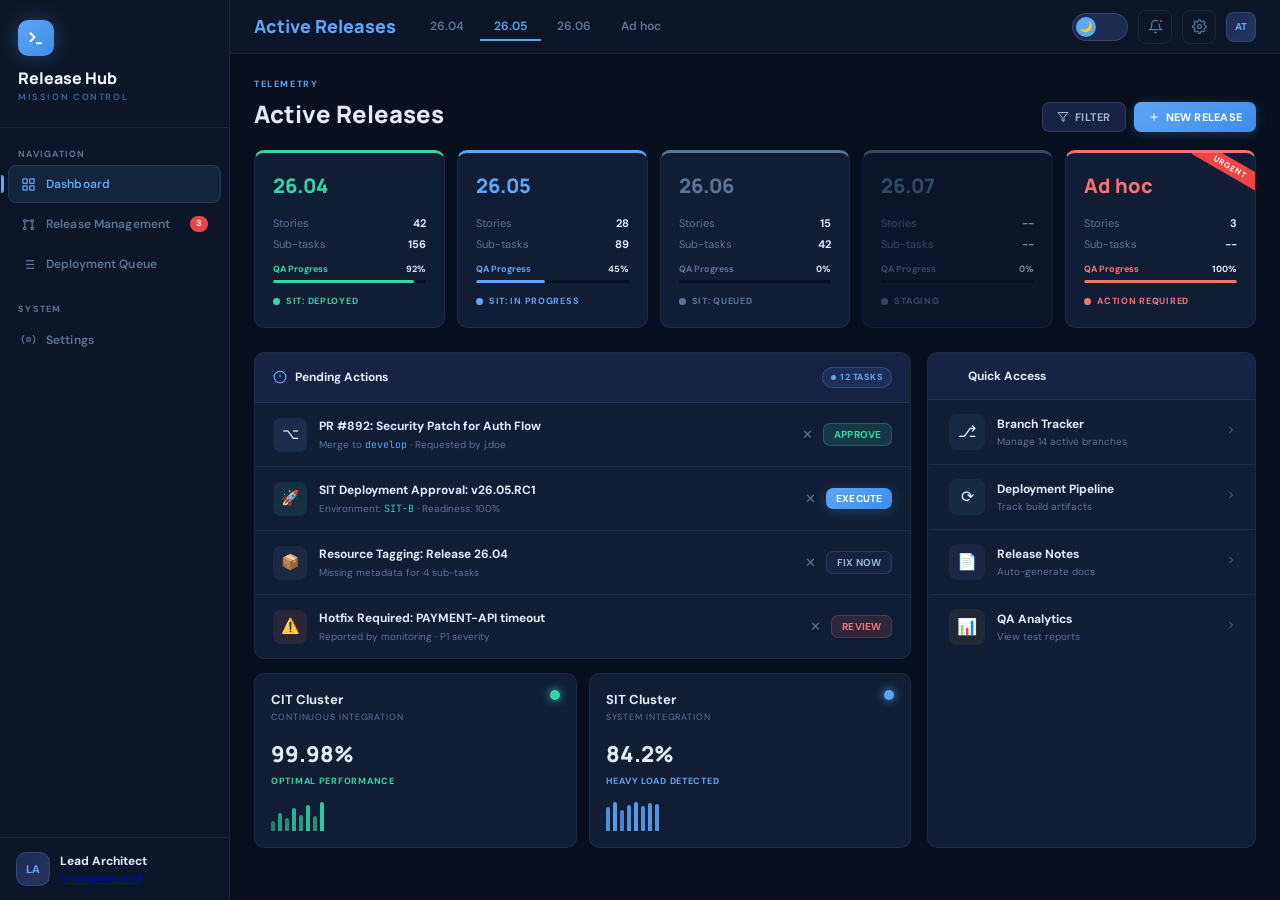
==== commit 529d2237: "added light theam" ====
--- a/dashboard.html
+++ b/dashboard.html
@@ -34,6 +34,114 @@
   --header-h: 54px;
 }
 
+/* ─── LIGHT MODE OVERRIDES ─── */
+html.light {
+  --bg:       #e8f4fd;
+  --bg2:      #ffffff;
+  --bg3:      #ffffff;
+  --bg4:      #f0f8ff;
+  --bg5:      #daeefa;
+  --bg6:      #c0e2f5;
+  --primary:  #00aeef;
+  --primary2: #0092cc;
+  --teal:     #00b894;
+  --teal2:    #009678;
+  --amber:    #d97706;
+  --red:      #dc2626;
+  --red2:     #dc2626;
+  --purple:   #7c3aed;
+  --text:     #0d2a45;
+  --text2:    #2d5a7a;
+  --text3:    #6b9ab8;
+  --border:   rgba(0,174,239,0.12);
+  --border2:  rgba(0,174,239,0.2);
+}
+
+html.light .logo-title { color: #0d2a45; }
+html.light .logo-sub { color: rgba(0,174,239,0.6); }
+html.light .logo-mark { box-shadow: 0 0 16px rgba(0,174,239,0.25); }
+html.light .nav-item:hover { background: rgba(0,174,239,0.06); }
+html.light .nav-item.active { background: rgba(0,174,239,0.1); border-color: rgba(0,174,239,0.2); }
+html.light aside { background: #ffffff; border-right: 1px solid rgba(0,174,239,0.15); }
+html.light .user-avatar { background: linear-gradient(135deg, #d0e8f8, #b8d8f4); border-color: rgba(0,174,239,0.25); }
+html.light header { background: #ffffff; border-bottom: 1px solid rgba(0,174,239,0.15); }
+html.light .icon-btn { border-color: rgba(0,174,239,0.18); }
+html.light .icon-btn:hover { background: #e8f4fd; }
+html.light .head-avatar { background: linear-gradient(135deg, #d0e8f8, #b8d8f4); border-color: rgba(0,174,239,0.25); }
+html.light .notif-dot { border-color: #ffffff; }
+html.light .rel-card { border-color: rgba(0,174,239,0.15); box-shadow: 0 1px 6px rgba(0,174,239,0.08), 0 1px 2px rgba(0,0,0,0.04); background: #ffffff; }
+html.light .rel-card:hover { box-shadow: 0 8px 24px rgba(0,174,239,0.15); }
+html.light .panel { border-color: rgba(0,174,239,0.15); background: #ffffff; }
+html.light .panel-header { background: #f0f8ff; border-bottom: 1px solid rgba(0,174,239,0.15); }
+html.light .action-item:hover { background: #f7fcff; }
+html.light .health-card { border-color: rgba(0,174,239,0.15); background: #ffffff; }
+html.light .quick-item:hover { background: #f7fcff; }
+html.light .story-row { background: #ffffff; }
+html.light .story-row:hover { background: #f7fcff; }
+html.light .app-row { background: #fafcff; border-bottom: 1px solid rgba(0,174,239,0.08); }
+html.light .stories-wrap { border-color: rgba(0,174,239,0.15); background: #ffffff; }
+html.light .tbl-head { background: #f0f8ff; border-color: rgba(0,174,239,0.15); }
+html.light .story-group { border-color: rgba(0,174,239,0.12); }
+html.light .apps-wrap { border-top-color: rgba(0,174,239,0.12); }
+html.light .search-wrap input { background: #ffffff; border-color: rgba(0,174,239,0.2); color: #0d2a45; }
+html.light .search-wrap input:focus { border-color: rgba(0,174,239,0.5); }
+html.light .sort-sel { background: #ffffff; border-color: rgba(0,174,239,0.2); color: #2d5a7a; }
+html.light .bento-card { border-color: rgba(0,174,239,0.15); background: #ffffff; }
+html.light .conflict-item { background: #f0f8ff; }
+html.light .timeline-widget { border-color: rgba(0,174,239,0.15); background: #ffffff; }
+html.light .tl-dot { background: #ffffff; }
+html.light .env-summary { background: rgba(0,174,239,0.06); border-color: rgba(0,174,239,0.2); }
+html.light .env-divider { background: rgba(0,174,239,0.2); }
+html.light .rel-id-tag { background: #f0f8ff; border-color: rgba(0,174,239,0.2); color: #6b9ab8; }
+html.light .dq-stat { border-color: rgba(0,174,239,0.15); background: #ffffff; box-shadow: 0 1px 4px rgba(0,0,0,0.04); }
+html.light .queue-table { border-color: rgba(0,174,239,0.15); background: #ffffff; }
+html.light .qt-head { background: #f0f8ff; border-color: rgba(0,174,239,0.15); }
+html.light .qt-row { border-color: rgba(0,174,239,0.1); }
+html.light .qt-row:hover { background: #f7fcff; }
+html.light .qt-app-icon { background: rgba(0,174,239,0.08); }
+html.light .windows-card { background: #ffffff; border-color: rgba(0,174,239,0.15); box-shadow: 0 1px 4px rgba(0,0,0,0.04); }
+html.light .window-item { border-left-color: rgba(0,174,239,0.2); }
+html.light .window-item::before { border-color: #ffffff; }
+html.light .window-countdown { background: #f0f8ff; }
+html.light .emergency-card { border-color: rgba(0,174,239,0.2); }
+html.light .btn-ghost { background: #f0f8ff; color: #2d5a7a; border-color: rgba(0,174,239,0.25); }
+html.light .btn-ghost:hover { background: #daeefa; color: #0d2a45; }
+html.light .btn-teal { background: rgba(0,184,148,0.1); border-color: rgba(0,184,148,0.3); }
+html.light .btn-red { background: rgba(220,38,38,0.08); border-color: rgba(220,38,38,0.2); }
+html.light .chip-teal  { background: rgba(0,184,148,0.1); border-color: rgba(0,184,148,0.3); }
+html.light .chip-blue  { background: rgba(0,174,239,0.1); border-color: rgba(0,174,239,0.3); }
+html.light .chip-red   { background: rgba(220,38,38,0.08); border-color: rgba(220,38,38,0.2); }
+html.light .chip-gray  { background: rgba(107,154,184,0.1); border-color: rgba(107,154,184,0.25); }
+html.light .chip-amber { background: rgba(217,119,6,0.1); border-color: rgba(217,119,6,0.25); }
+html.light .chip-purple{ background: rgba(124,58,237,0.08); border-color: rgba(124,58,237,0.2); }
+html.light ::-webkit-scrollbar-thumb { background: #b8d8f4; }
+html.light ::-webkit-scrollbar-thumb:hover { background: #a0c8ec; }
+html.light .prog-bar { background: #e8f4fd; }
+html.light .nav-badge { background: #dc2626; }
+
+/* ─── THEME TOGGLE BUTTON ─── */
+.theme-toggle {
+  width: 56px; height: 28px; border-radius: 20px;
+  background: var(--bg5); border: 1px solid var(--border2);
+  cursor: pointer; position: relative;
+  transition: background 0.3s, border-color 0.3s;
+  flex-shrink: 0; padding: 0;
+}
+html.light .theme-toggle { background: rgba(0,174,239,0.15); border-color: rgba(0,174,239,0.3); }
+.theme-toggle-thumb {
+  position: absolute; top: 3px; left: 3px;
+  width: 20px; height: 20px; border-radius: 50%;
+  background: var(--primary);
+  transition: transform 0.3s cubic-bezier(0.34,1.56,0.64,1);
+  display: flex; align-items: center; justify-content: center;
+  font-size: 11px; line-height: 1;
+}
+html.light .theme-toggle-thumb { transform: translateX(28px); }
+.theme-toggle-icon-moon { display: block; }
+.theme-toggle-icon-sun  { display: none; }
+html.light .theme-toggle-icon-moon { display: none; }
+html.light .theme-toggle-icon-sun  { display: block; }
+
 html, body { height: 100%; overflow: hidden; }
 body {
   background: var(--bg);
@@ -41,6 +149,7 @@
   font-family: 'DM Sans', sans-serif;
   font-size: 14px;
   line-height: 1.5;
+  transition: background 0.25s, color 0.25s;
 }
 
 /* ─── SCROLLBAR ─── */
@@ -569,7 +678,7 @@
     </nav>
     <div class="user-footer">
       <div class="user-avatar">LA</div>
-      <div><div class="user-name">Lead Architect</div><div class="user-email">master@command.arch</div></div>
+      <div><div class="user-name">Lead Architect</div><div class="user-email"><a href="/cdn-cgi/l/email-protection" class="__cf_email__" data-cfemail="0a676b797e6f784a696567676b646e246b786962">[email&#160;protected]</a></div></div>
     </div>
   </aside>
 
@@ -586,6 +695,12 @@
         </div>
       </div>
       <div class="header-right">
+        <button class="theme-toggle" onclick="toggleTheme()" title="Toggle light/dark mode">
+          <div class="theme-toggle-thumb">
+            <span class="theme-toggle-icon-moon">🌙</span>
+            <span class="theme-toggle-icon-sun">☀️</span>
+          </div>
+        </button>
         <button class="icon-btn" title="Notifications">
           <svg viewBox="0 0 24 24" fill="none" stroke="currentColor" stroke-width="2"><path d="M18 8A6 6 0 0 0 6 8c0 7-3 9-3 9h18s-3-2-3-9"/><path d="M13.73 21a2 2 0 0 1-3.46 0"/></svg>
           <span class="notif-dot"></span>
@@ -608,7 +723,7 @@
   </div>
 </div>
 
-<script>
+<script data-cfasync="false" src="/cdn-cgi/scripts/5c5dd728/cloudflare-static/email-decode.min.js"></script><script>
 /* ═══════════════════════ MOCK DATA ═══════════════════════ */
 const MOCK = {
   releases: [
@@ -1137,6 +1252,26 @@
   const uw = document.querySelectorAll('.window-countdown');
   if (uw[0]) uw[0].textContent = 'Starts in ' + fmt(sitSeconds);
 }, 1000);
+/* ═══════════════════════ THEME TOGGLE ═══════════════════════ */
+function toggleTheme() {
+  const html = document.documentElement;
+  if (html.classList.contains('light')) {
+    html.classList.remove('light');
+    html.classList.add('dark');
+    localStorage.setItem('rh-theme', 'dark');
+  } else {
+    html.classList.remove('dark');
+    html.classList.add('light');
+    localStorage.setItem('rh-theme', 'light');
+  }
+}
+(function() {
+  const saved = localStorage.getItem('rh-theme');
+  if (saved === 'light') {
+    document.documentElement.classList.remove('dark');
+    document.documentElement.classList.add('light');
+  }
+})();
 
 /* ═══════════════════════ INIT ═══════════════════════ */
 renderDashboard();
